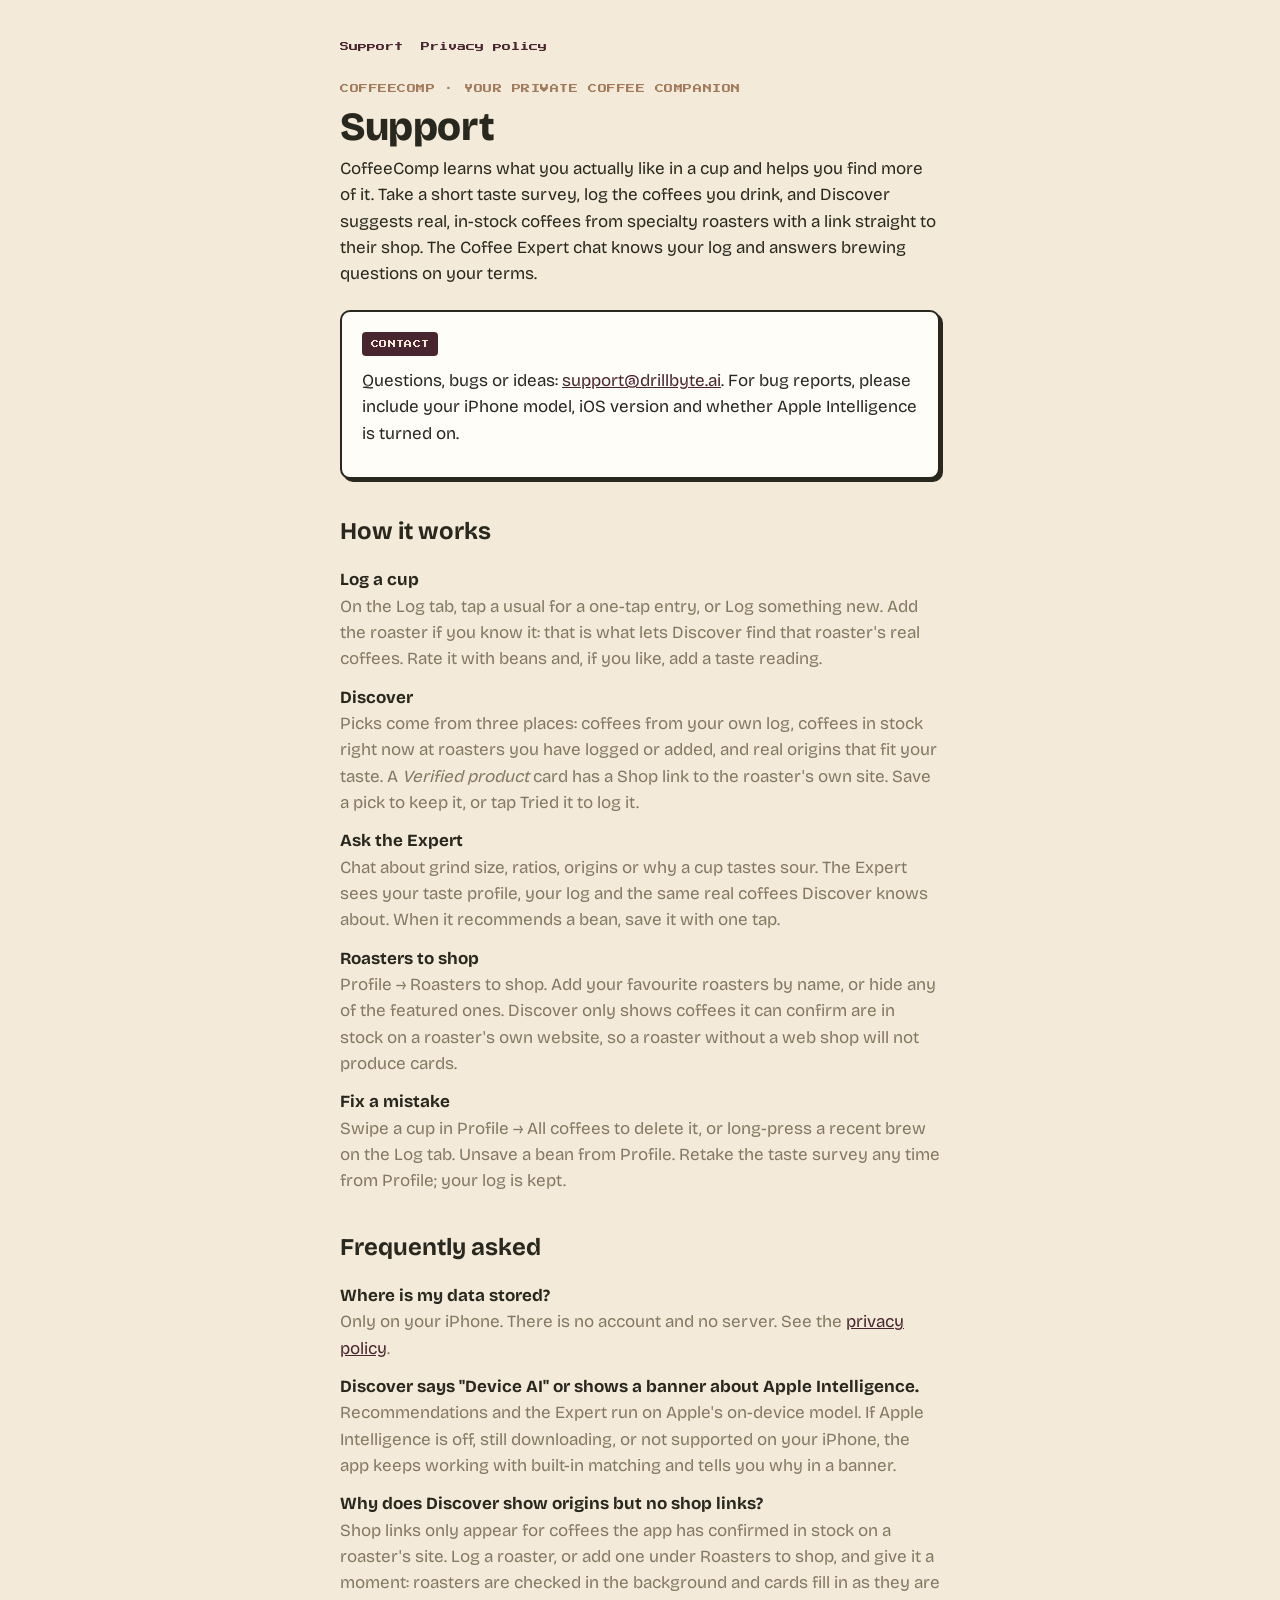
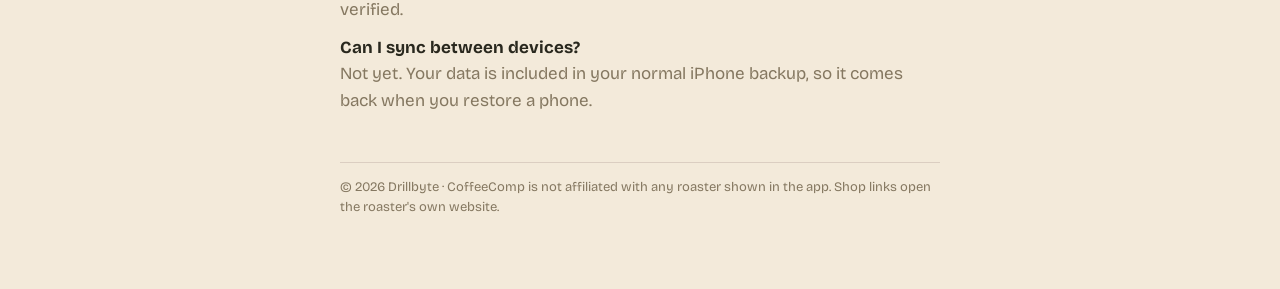
==== index.html @ 7dc2c62d "Support page and privacy policy for CoffeeComp" ====
<!doctype html>
<html lang="en">
<head>
<meta charset="utf-8">
<meta name="viewport" content="width=device-width, initial-scale=1">
<title>CoffeeComp — Support</title>
<meta name="description" content="Support for CoffeeComp, the private coffee companion for iPhone that learns your taste and finds real coffees to try.">
<link rel="preconnect" href="https://fonts.googleapis.com">
<link href="https://fonts.googleapis.com/css2?family=Bricolage+Grotesque:wght@400;700;800&family=Press+Start+2P&display=swap" rel="stylesheet">
<link rel="stylesheet" href="style.css">
</head>
<body>
<main>
  <nav><a href="index.html">Support</a><a href="privacy.html">Privacy policy</a></nav>
  <p class="eyebrow">CoffeeComp · your private coffee companion</p>
  <h1>Support</h1>
  <p>CoffeeComp learns what you actually like in a cup and helps you find more of it. Take a short taste survey, log the coffees you drink, and Discover suggests real, in-stock coffees from specialty roasters with a link straight to their shop. The Coffee Expert chat knows your log and answers brewing questions on your terms.</p>

  <div class="card">
    <span class="pill">Contact</span>
    <p style="margin-top:12px">Questions, bugs or ideas: <a href="mailto:support@drillbyte.ai">support@drillbyte.ai</a>. For bug reports, please include your iPhone model, iOS version and whether Apple Intelligence is turned on.</p>
  </div>

  <h2>How it works</h2>
  <dl>
    <dt>Log a cup</dt>
    <dd>On the Log tab, tap a usual for a one-tap entry, or Log something new. Add the roaster if you know it: that is what lets Discover find that roaster's real coffees. Rate it with beans and, if you like, add a taste reading.</dd>
    <dt>Discover</dt>
    <dd>Picks come from three places: coffees from your own log, coffees in stock right now at roasters you have logged or added, and real origins that fit your taste. A <em>Verified product</em> card has a Shop link to the roaster's own site. Save a pick to keep it, or tap Tried it to log it.</dd>
    <dt>Ask the Expert</dt>
    <dd>Chat about grind size, ratios, origins or why a cup tastes sour. The Expert sees your taste profile, your log and the same real coffees Discover knows about. When it recommends a bean, save it with one tap.</dd>
    <dt>Roasters to shop</dt>
    <dd>Profile → Roasters to shop. Add your favourite roasters by name, or hide any of the featured ones. Discover only shows coffees it can confirm are in stock on a roaster's own website, so a roaster without a web shop will not produce cards.</dd>
    <dt>Fix a mistake</dt>
    <dd>Swipe a cup in Profile → All coffees to delete it, or long-press a recent brew on the Log tab. Unsave a bean from Profile. Retake the taste survey any time from Profile; your log is kept.</dd>
  </dl>

  <h2>Frequently asked</h2>
  <dl>
    <dt>Where is my data stored?</dt>
    <dd>Only on your iPhone. There is no account and no server. See the <a href="privacy.html">privacy policy</a>.</dd>
    <dt>Discover says "Device AI" or shows a banner about Apple Intelligence.</dt>
    <dd>Recommendations and the Expert run on Apple's on-device model. If Apple Intelligence is off, still downloading, or not supported on your iPhone, the app keeps working with built-in matching and tells you why in a banner.</dd>
    <dt>Why does Discover show origins but no shop links?</dt>
    <dd>Shop links only appear for coffees the app has confirmed in stock on a roaster's site. Log a roaster, or add one under Roasters to shop, and give it a moment: roasters are checked in the background and cards fill in as they are verified.</dd>
    <dt>Can I sync between devices?</dt>
    <dd>Not yet. Your data is included in your normal iPhone backup, so it comes back when you restore a phone.</dd>
  </dl>

  <footer>© 2026 Drillbyte · CoffeeComp is not affiliated with any roaster shown in the app. Shop links open the roaster's own website.</footer>
</main>
</body>
</html>
---- style.css ----
:root {
  --paper: #F3EADA; --card: #FFFDF8; --ink: #29281E; --ink-muted: #857861;
  --rule: rgba(72,37,47,.14); --plum: #48252F; --gold: #E2A33D; --mocha: #A27B5B;
}
* { box-sizing: border-box; }
body {
  margin: 0; background: var(--paper); color: var(--ink);
  font-family: "Bricolage Grotesque", -apple-system, system-ui, sans-serif; font-size: 17px; line-height: 1.55;
}
main { max-width: 640px; margin: 0 auto; padding: 40px 20px 72px; }
.eyebrow { font-family: "Press Start 2P", monospace; font-size: 9px; letter-spacing: .06em; text-transform: uppercase; color: var(--mocha); margin: 0 0 10px; }
h1 { font-weight: 800; font-size: 40px; line-height: 1.05; letter-spacing: -.01em; margin: 0 0 8px; }
h2 { font-weight: 700; font-size: 24px; margin: 34px 0 8px; }
p, li { margin: 0 0 12px; }
.card { background: var(--card); border: 2px solid var(--ink); border-radius: 10px; box-shadow: 3px 3px 0 var(--ink); padding: 18px 20px; margin: 22px 0; }
.pill { display: inline-block; font-family: "Press Start 2P", monospace; font-size: 8px; letter-spacing: .04em; text-transform: uppercase;
  color: var(--paper); background: var(--plum); border-radius: 4px; padding: 6px 9px; }
a { color: var(--plum); }
nav { font-family: "Press Start 2P", monospace; font-size: 9px; color: var(--ink-muted); margin-bottom: 28px; }
nav a { margin-right: 18px; color: var(--plum); text-decoration: none; }
nav a:hover { text-decoration: underline; }
footer { margin-top: 48px; font-size: 13px; color: var(--ink-muted); border-top: 1px solid var(--rule); padding-top: 14px; }
dl dt { font-weight: 700; } dl dd { margin: 0 0 12px; color: var(--ink-muted); }
table { border-collapse: collapse; width: 100%; font-size: 15px; margin: 8px 0 16px; }
th, td { text-align: left; vertical-align: top; padding: 8px 10px; border-bottom: 1px solid var(--rule); }
th { font-family: "Press Start 2P", monospace; font-size: 8px; text-transform: uppercase; color: var(--mocha); }
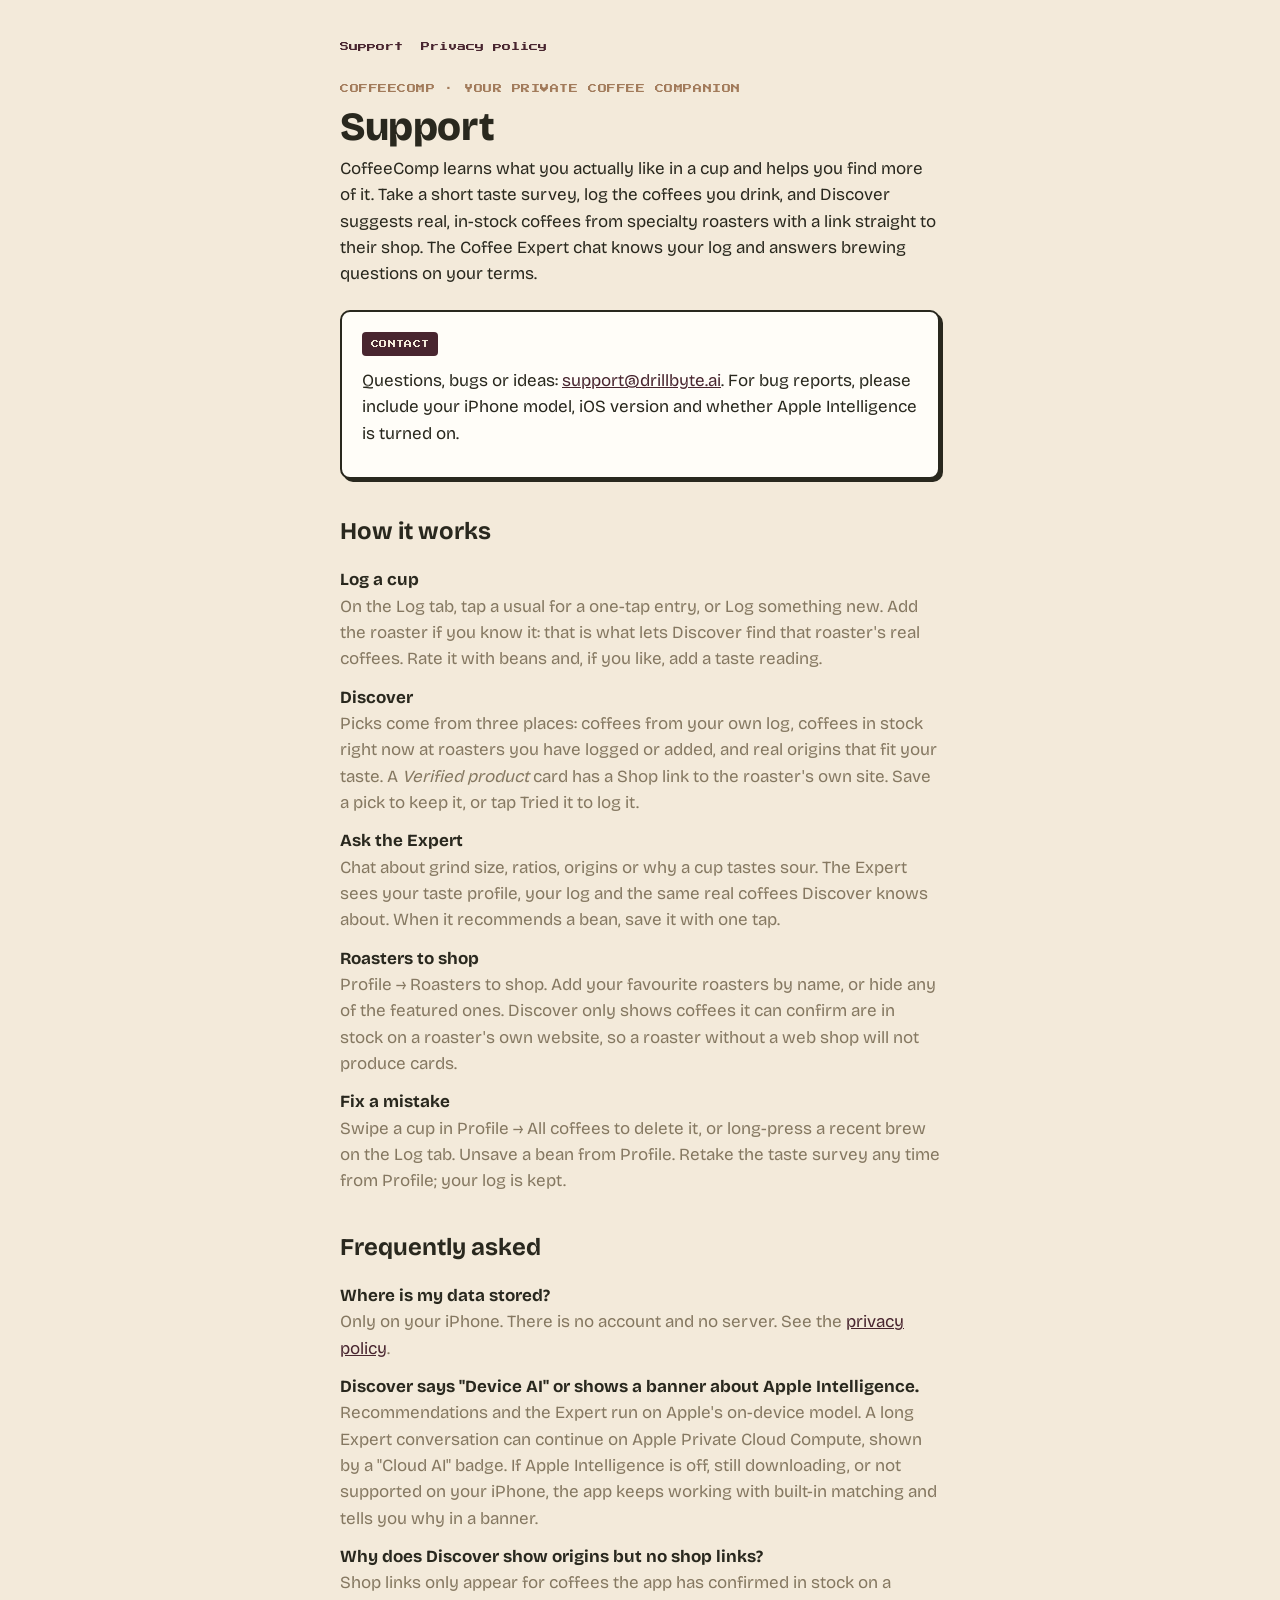
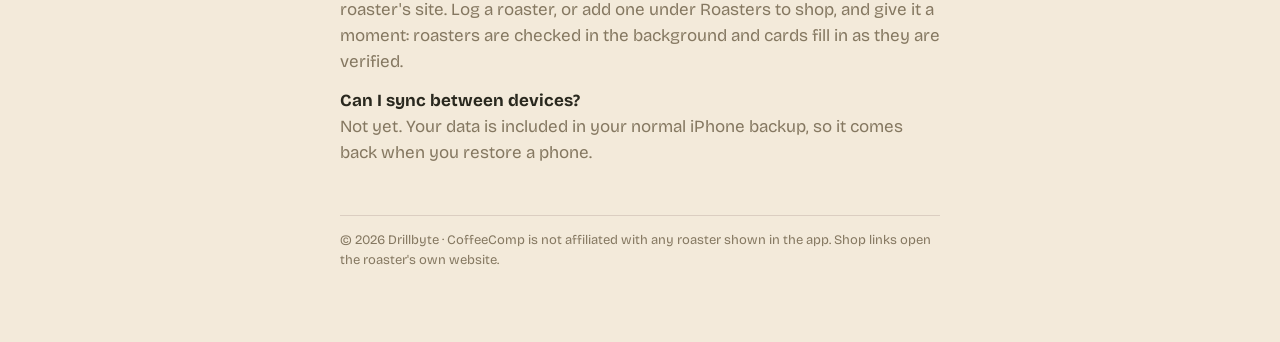
==== commit 03858911: "Privacy policy: Private Cloud Compute for long Expert conversations (1.1 build 5)" ====
--- a/index.html
+++ b/index.html
@@ -40,7 +40,7 @@
     <dt>Where is my data stored?</dt>
     <dd>Only on your iPhone. There is no account and no server. See the <a href="privacy.html">privacy policy</a>.</dd>
     <dt>Discover says "Device AI" or shows a banner about Apple Intelligence.</dt>
-    <dd>Recommendations and the Expert run on Apple's on-device model. If Apple Intelligence is off, still downloading, or not supported on your iPhone, the app keeps working with built-in matching and tells you why in a banner.</dd>
+    <dd>Recommendations and the Expert run on Apple's on-device model. A long Expert conversation can continue on Apple Private Cloud Compute, shown by a "Cloud AI" badge. If Apple Intelligence is off, still downloading, or not supported on your iPhone, the app keeps working with built-in matching and tells you why in a banner.</dd>
     <dt>Why does Discover show origins but no shop links?</dt>
     <dd>Shop links only appear for coffees the app has confirmed in stock on a roaster's site. Log a roaster, or add one under Roasters to shop, and give it a moment: roasters are checked in the background and cards fill in as they are verified.</dd>
     <dt>Can I sync between devices?</dt>
